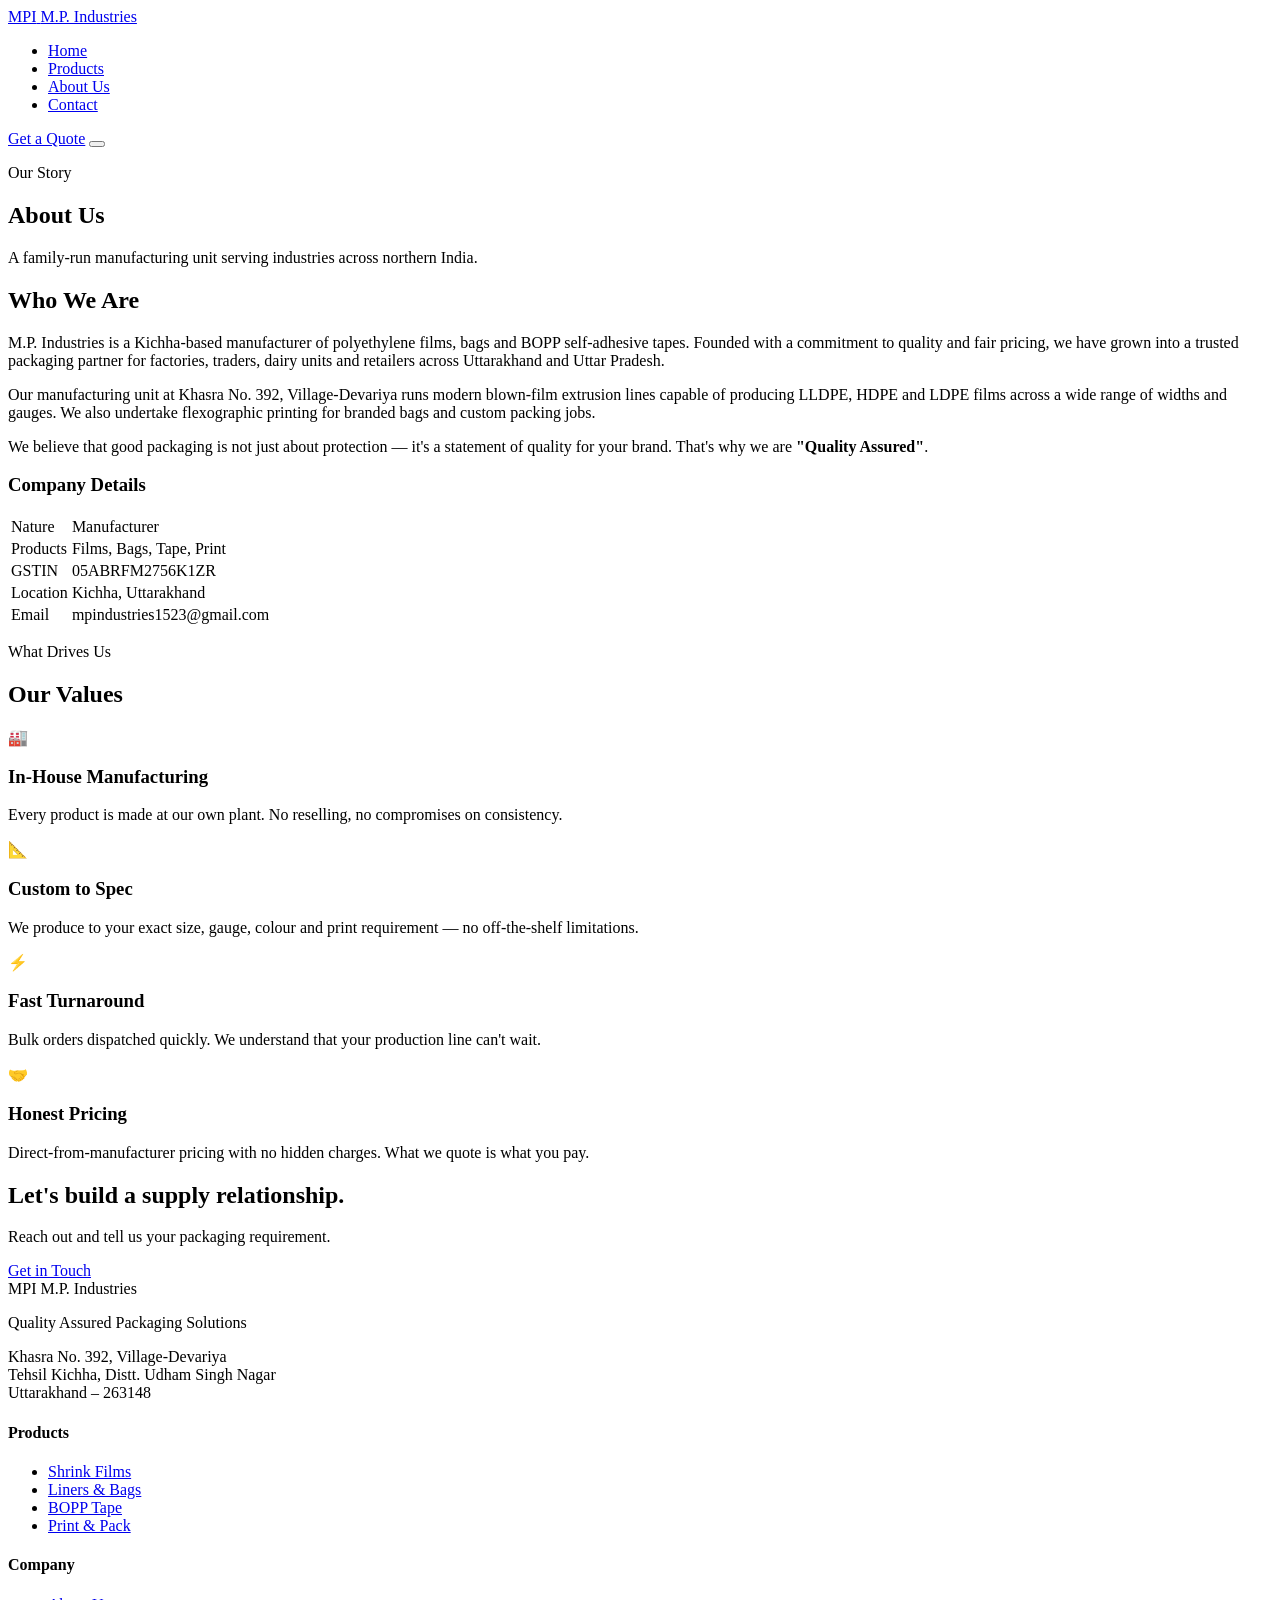
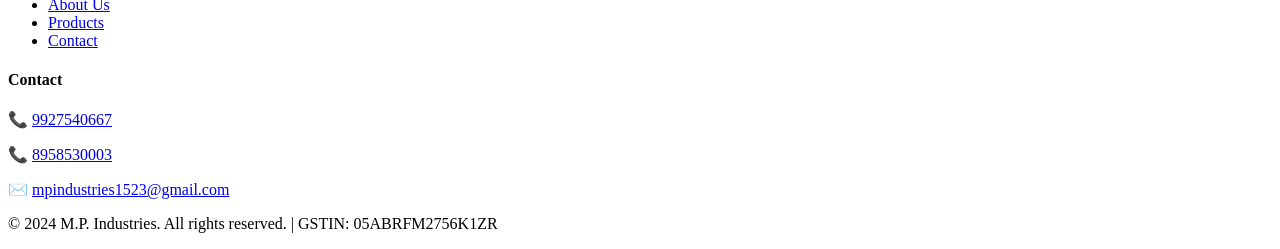
==== about.html @ 961808e1 "Add files via upload" ====
<!DOCTYPE html>
<html lang="en">
<head>
  <meta charset="UTF-8" />
  <meta name="viewport" content="width=device-width, initial-scale=1.0"/>
  <title>About Us – M.P. Industries</title>
  <meta name="description" content="About M.P. Industries – manufacturer of LLDPE/HDPE/LD films, bags and BOPP tape based in Kichha, Uttarakhand, India."/>
  <link rel="stylesheet" href="css/style.css"/>
  <link rel="preconnect" href="https://fonts.googleapis.com"/>
  <link rel="preconnect" href="https://fonts.gstatic.com" crossorigin/>
  <link href="https://fonts.googleapis.com/css2?family=Barlow+Condensed:wght@400;600;700;800&family=Inter:wght@300;400;500;600&display=swap" rel="stylesheet"/>
</head>
<body>

  <nav class="nav" id="nav">
    <div class="nav__inner">
      <a href="index.html" class="nav__logo">
        <span class="logo-api">MPI</span>
        <span class="logo-name">M.P. Industries</span>
      </a>
      <ul class="nav__links" id="navLinks">
        <li><a href="index.html">Home</a></li>
        <li><a href="products.html">Products</a></li>
        <li><a href="about.html" class="active">About Us</a></li>
        <li><a href="contact.html">Contact</a></li>
      </ul>
      <a href="contact.html" class="btn btn--sm nav__cta">Get a Quote</a>
      <button class="nav__burger" id="burger" aria-label="Open menu">
        <span></span><span></span><span></span>
      </button>
    </div>
  </nav>

  <section class="page-hero">
    <div class="container">
      <p class="section__eyebrow">Our Story</p>
      <h1 class="page-hero__title">About Us</h1>
      <p class="page-hero__sub">A family-run manufacturing unit serving industries across northern India.</p>
    </div>
  </section>

  <!-- ABOUT BODY -->
  <section class="section">
    <div class="container about-grid">
      <div class="about-text">
        <h2 class="section__title">Who We Are</h2>
        <p>M.P. Industries is a Kichha-based manufacturer of polyethylene films, bags and BOPP self-adhesive tapes. Founded with a commitment to quality and fair pricing, we have grown into a trusted packaging partner for factories, traders, dairy units and retailers across Uttarakhand and Uttar Pradesh.</p>
        <p>Our manufacturing unit at Khasra No. 392, Village-Devariya runs modern blown-film extrusion lines capable of producing LLDPE, HDPE and LDPE films across a wide range of widths and gauges. We also undertake flexographic printing for branded bags and custom packing jobs.</p>
        <p>We believe that good packaging is not just about protection — it's a statement of quality for your brand. That's why we are <strong>"Quality Assured"</strong>.</p>
      </div>
      <div class="about-info">
        <div class="info-card">
          <h3>Company Details</h3>
          <table class="info-table">
            <tr><td>Nature</td><td>Manufacturer</td></tr>
            <tr><td>Products</td><td>Films, Bags, Tape, Print</td></tr>
            <tr><td>GSTIN</td><td>05ABRFM2756K1ZR</td></tr>
            <tr><td>Location</td><td>Kichha, Uttarakhand</td></tr>
            <tr><td>Email</td><td>mpindustries1523@gmail.com</td></tr>
          </table>
        </div>
      </div>
    </div>
  </section>

  <!-- VALUES -->
  <section class="section bg-light">
    <div class="container">
      <div class="section__header">
        <p class="section__eyebrow">What Drives Us</p>
        <h2 class="section__title">Our Values</h2>
      </div>
      <div class="values-grid">
        <div class="value-card">
          <div class="value-card__icon">🏭</div>
          <h3>In-House Manufacturing</h3>
          <p>Every product is made at our own plant. No reselling, no compromises on consistency.</p>
        </div>
        <div class="value-card">
          <div class="value-card__icon">📐</div>
          <h3>Custom to Spec</h3>
          <p>We produce to your exact size, gauge, colour and print requirement — no off-the-shelf limitations.</p>
        </div>
        <div class="value-card">
          <div class="value-card__icon">⚡</div>
          <h3>Fast Turnaround</h3>
          <p>Bulk orders dispatched quickly. We understand that your production line can't wait.</p>
        </div>
        <div class="value-card">
          <div class="value-card__icon">🤝</div>
          <h3>Honest Pricing</h3>
          <p>Direct-from-manufacturer pricing with no hidden charges. What we quote is what you pay.</p>
        </div>
      </div>
    </div>
  </section>

  <section class="cta-band">
    <div class="container cta-band__inner">
      <div>
        <h2 class="cta-band__title">Let's build a supply relationship.</h2>
        <p class="cta-band__sub">Reach out and tell us your packaging requirement.</p>
      </div>
      <a href="contact.html" class="btn btn--white">Get in Touch</a>
    </div>
  </section>

  <footer class="footer">
    <div class="container footer__grid">
      <div class="footer__brand">
        <span class="logo-api footer-logo">MPI</span>
        <span class="logo-name">M.P. Industries</span>
        <p class="footer__tagline">Quality Assured Packaging Solutions</p>
        <p class="footer__address">Khasra No. 392, Village-Devariya<br/>Tehsil Kichha, Distt. Udham Singh Nagar<br/>Uttarakhand – 263148</p>
      </div>
      <div class="footer__col">
        <h4>Products</h4>
        <ul>
          <li><a href="products.html#films">Shrink Films</a></li>
          <li><a href="products.html#bags">Liners & Bags</a></li>
          <li><a href="products.html#tape">BOPP Tape</a></li>
          <li><a href="products.html#print">Print & Pack</a></li>
        </ul>
      </div>
      <div class="footer__col">
        <h4>Company</h4>
        <ul>
          <li><a href="about.html">About Us</a></li>
          <li><a href="products.html">Products</a></li>
          <li><a href="contact.html">Contact</a></li>
        </ul>
      </div>
      <div class="footer__col">
        <h4>Contact</h4>
        <p>📞 <a href="tel:9927540667">9927540667</a></p>
        <p>📞 <a href="tel:8958530003">8958530003</a></p>
        <p>✉️ <a href="mailto:mpindustries1523@gmail.com">mpindustries1523@gmail.com</a></p>
      </div>
    </div>
    <div class="footer__bottom">
      <p>© 2024 M.P. Industries. All rights reserved. | GSTIN: 05ABRFM2756K1ZR</p>
    </div>
  </footer>

  <script src="js/main.js"></script>
</body>
</html>
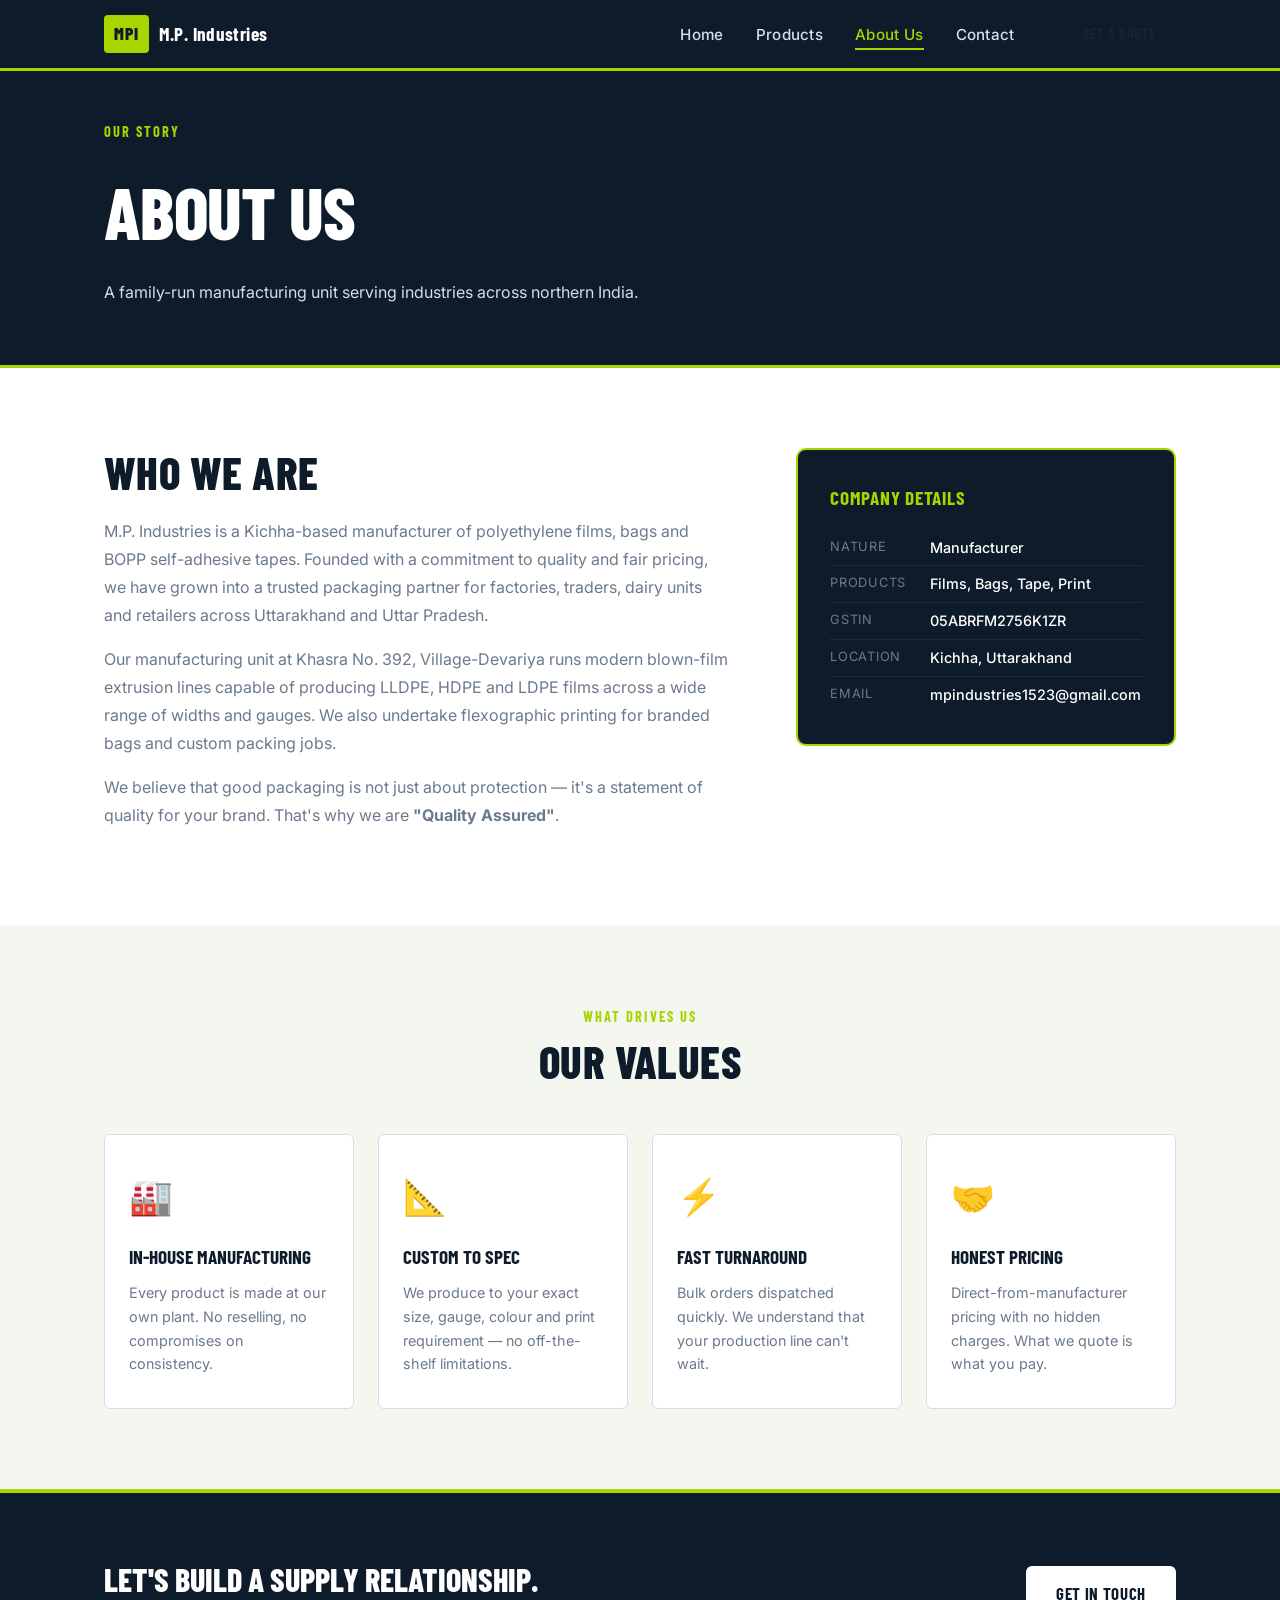
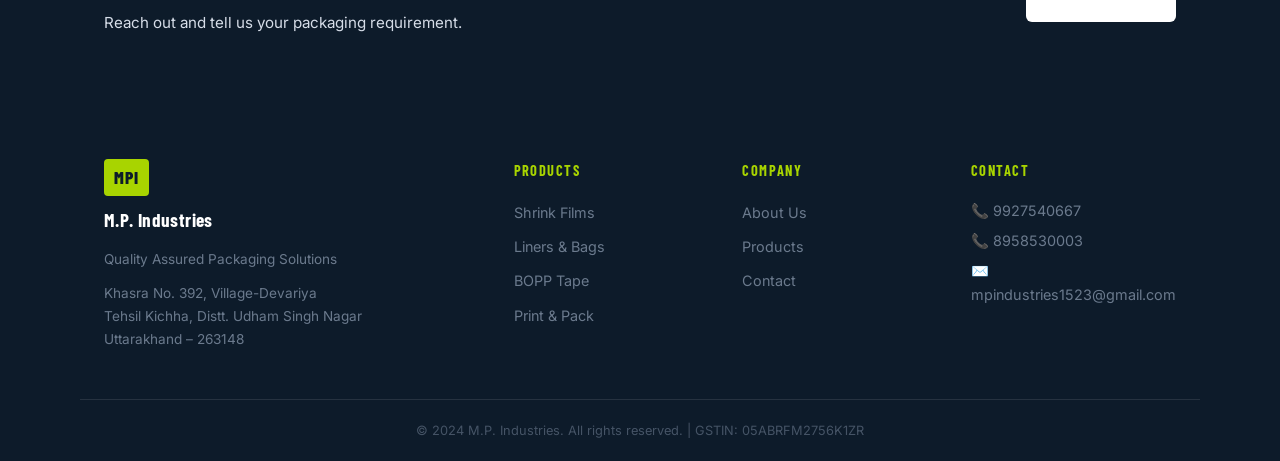
==== commit 4a7ed9df: "Add files via upload" ====
--- a/about.html
+++ b/about.html
@@ -4,11 +4,673 @@
   <meta charset="UTF-8" />
   <meta name="viewport" content="width=device-width, initial-scale=1.0"/>
   <title>About Us – M.P. Industries</title>
-  <meta name="description" content="About M.P. Industries – manufacturer of LLDPE/HDPE/LD films, bags and BOPP tape based in Kichha, Uttarakhand, India."/>
-  <link rel="stylesheet" href="css/style.css"/>
-  <link rel="preconnect" href="https://fonts.googleapis.com"/>
+  <meta name="description" content="About M.P. Industries – manufacturer of LLDPE/HDPE/LD films, bags and BOPP tape based in Kichha, Uttarakhand, India."/>  <link rel="preconnect" href="https://fonts.googleapis.com"/>
   <link rel="preconnect" href="https://fonts.gstatic.com" crossorigin/>
   <link href="https://fonts.googleapis.com/css2?family=Barlow+Condensed:wght@400;600;700;800&family=Inter:wght@300;400;500;600&display=swap" rel="stylesheet"/>
+  <style>
+/* ============================================
+   M.P. INDUSTRIES – STYLESHEET
+   Font: Barlow Condensed (display) + Inter (body)
+   Palette: Deep navy, lime-green accent, off-white
+   ============================================ */
+
+:root {
+  --navy:   #0D1B2A;
+  --navy2:  #162438;
+  --lime:   #A8D400;
+  --lime2:  #C5ED1A;
+  --white:  #FFFFFF;
+  --offwhite: #F4F7F0;
+  --gray:   #6B7A8D;
+  --gray2:  #D6DDE8;
+  --text:   #1A2332;
+  --radius: 6px;
+  --shadow: 0 4px 24px rgba(13,27,42,0.10);
+  --transition: 0.2s ease;
+}
+
+*, *::before, *::after { box-sizing: border-box; margin: 0; padding: 0; }
+
+html { scroll-behavior: smooth; }
+
+body {
+  font-family: 'Inter', sans-serif;
+  color: var(--text);
+  background: var(--white);
+  font-size: 16px;
+  line-height: 1.65;
+}
+
+a { color: inherit; text-decoration: none; }
+img { max-width: 100%; display: block; }
+ul { list-style: none; }
+
+/* UTILITY */
+.container { max-width: 1120px; margin: 0 auto; padding: 0 24px; }
+.text-center { text-align: center; }
+.mt-1 { margin-top: 0.75rem; }
+.mt-2 { margin-top: 1.25rem; }
+.mt-3 { margin-top: 2rem; }
+.bg-light { background: var(--offwhite); }
+.section-divider { border: none; border-top: 1px solid var(--gray2); margin: 0 24px; }
+
+/* BUTTONS */
+.btn {
+  display: inline-block;
+  padding: 12px 28px;
+  border-radius: var(--radius);
+  font-family: 'Barlow Condensed', sans-serif;
+  font-size: 1.05rem;
+  font-weight: 700;
+  letter-spacing: 0.04em;
+  text-transform: uppercase;
+  cursor: pointer;
+  transition: all var(--transition);
+  border: 2px solid transparent;
+}
+.btn--primary { background: var(--lime); color: var(--navy); }
+.btn--primary:hover { background: var(--lime2); transform: translateY(-1px); }
+.btn--outline { border-color: var(--navy); color: var(--navy); background: transparent; }
+.btn--outline:hover { background: var(--navy); color: var(--white); }
+.btn--white { background: var(--white); color: var(--navy); }
+.btn--white:hover { background: var(--lime); }
+.btn--sm { padding: 8px 18px; font-size: 0.9rem; }
+.btn--full { width: 100%; text-align: center; }
+
+/* NAV */
+.nav {
+  position: fixed;
+  top: 0; left: 0; right: 0;
+  z-index: 100;
+  background: var(--navy);
+  border-bottom: 3px solid var(--lime);
+  transition: box-shadow var(--transition);
+}
+.nav.scrolled { box-shadow: 0 2px 20px rgba(0,0,0,0.3); }
+.nav__inner {
+  display: flex;
+  align-items: center;
+  gap: 2rem;
+  padding: 0 24px;
+  height: 68px;
+  max-width: 1120px;
+  margin: 0 auto;
+}
+.nav__logo { display: flex; align-items: center; gap: 10px; }
+.logo-api {
+  background: var(--lime);
+  color: var(--navy);
+  font-family: 'Barlow Condensed', sans-serif;
+  font-size: 1.1rem;
+  font-weight: 800;
+  padding: 4px 10px;
+  border-radius: 4px;
+  letter-spacing: 0.05em;
+}
+.logo-name {
+  color: var(--white);
+  font-family: 'Barlow Condensed', sans-serif;
+  font-size: 1.2rem;
+  font-weight: 700;
+  letter-spacing: 0.02em;
+}
+.nav__links {
+  display: flex;
+  gap: 2rem;
+  margin-left: auto;
+}
+.nav__links a {
+  color: var(--gray2);
+  font-size: 0.95rem;
+  font-weight: 500;
+  letter-spacing: 0.02em;
+  transition: color var(--transition);
+  padding: 4px 0;
+  border-bottom: 2px solid transparent;
+}
+.nav__links a:hover,
+.nav__links a.active { color: var(--lime); border-bottom-color: var(--lime); }
+.nav__cta { margin-left: 1rem; }
+.nav__burger {
+  display: none;
+  flex-direction: column;
+  gap: 5px;
+  background: none;
+  border: none;
+  cursor: pointer;
+  margin-left: auto;
+  padding: 4px;
+}
+.nav__burger span {
+  display: block;
+  width: 24px; height: 2px;
+  background: var(--white);
+  border-radius: 2px;
+  transition: all 0.3s;
+}
+
+/* HERO */
+.hero {
+  min-height: 100vh;
+  background: var(--navy);
+  display: flex;
+  align-items: center;
+  position: relative;
+  overflow: hidden;
+  padding-top: 68px;
+}
+.hero__bg {
+  position: absolute;
+  inset: 0;
+  background:
+    repeating-linear-gradient(
+      90deg,
+      rgba(168,212,0,0.04) 0px,
+      rgba(168,212,0,0.04) 1px,
+      transparent 1px,
+      transparent 60px
+    ),
+    repeating-linear-gradient(
+      180deg,
+      rgba(168,212,0,0.04) 0px,
+      rgba(168,212,0,0.04) 1px,
+      transparent 1px,
+      transparent 60px
+    );
+}
+.hero__content {
+  position: relative;
+  z-index: 2;
+  max-width: 700px;
+  padding: 80px 24px 80px 48px;
+}
+.hero__eyebrow {
+  color: var(--lime);
+  font-family: 'Barlow Condensed', sans-serif;
+  font-size: 0.95rem;
+  font-weight: 600;
+  letter-spacing: 0.12em;
+  text-transform: uppercase;
+  margin-bottom: 1rem;
+}
+.hero__title {
+  font-family: 'Barlow Condensed', sans-serif;
+  font-size: clamp(3.5rem, 8vw, 6.5rem);
+  font-weight: 800;
+  color: var(--white);
+  line-height: 1.0;
+  text-transform: uppercase;
+  margin-bottom: 1.25rem;
+  letter-spacing: -0.01em;
+}
+.hero__title em {
+  color: var(--lime);
+  font-style: normal;
+  display: block;
+}
+.hero__sub {
+  color: var(--gray2);
+  font-size: 1.05rem;
+  max-width: 520px;
+  margin-bottom: 2rem;
+  line-height: 1.7;
+}
+.hero__actions { display: flex; gap: 1rem; flex-wrap: wrap; }
+.hero__badge {
+  position: absolute;
+  right: 5%;
+  bottom: 8%;
+  text-align: right;
+  opacity: 0.12;
+  pointer-events: none;
+}
+.badge__line {
+  display: block;
+  font-family: 'Barlow Condensed', sans-serif;
+  font-size: 5rem;
+  font-weight: 800;
+  color: var(--lime);
+  line-height: 1;
+  text-transform: uppercase;
+  letter-spacing: 0.05em;
+}
+.badge__line--big { font-size: 10rem; }
+
+/* STATS BAR */
+.stats-bar {
+  background: var(--lime);
+  display: flex;
+  justify-content: space-around;
+  flex-wrap: wrap;
+  padding: 24px;
+  gap: 1rem;
+}
+.stat { text-align: center; padding: 0 16px; }
+.stat__num {
+  display: block;
+  font-family: 'Barlow Condensed', sans-serif;
+  font-size: 2.4rem;
+  font-weight: 800;
+  color: var(--navy);
+  line-height: 1;
+}
+.stat__label {
+  font-size: 0.8rem;
+  font-weight: 600;
+  color: var(--navy);
+  letter-spacing: 0.06em;
+  text-transform: uppercase;
+  margin-top: 4px;
+}
+
+/* SECTION */
+.section { padding: 80px 0; }
+.section__header { text-align: center; margin-bottom: 3rem; }
+.section__eyebrow {
+  color: var(--lime);
+  font-family: 'Barlow Condensed', sans-serif;
+  font-size: 0.9rem;
+  font-weight: 700;
+  letter-spacing: 0.14em;
+  text-transform: uppercase;
+  margin-bottom: 0.5rem;
+}
+.section__title {
+  font-family: 'Barlow Condensed', sans-serif;
+  font-size: clamp(1.8rem, 4vw, 2.8rem);
+  font-weight: 800;
+  color: var(--navy);
+  text-transform: uppercase;
+  letter-spacing: 0.01em;
+  line-height: 1.1;
+}
+
+/* PRODUCT CARDS */
+.products-grid {
+  display: grid;
+  grid-template-columns: repeat(auto-fit, minmax(240px, 1fr));
+  gap: 1.5rem;
+}
+.product-card {
+  display: block;
+  background: var(--offwhite);
+  border: 2px solid transparent;
+  border-radius: var(--radius);
+  padding: 2rem 1.5rem;
+  transition: all var(--transition);
+  position: relative;
+}
+.product-card:hover {
+  border-color: var(--lime);
+  transform: translateY(-4px);
+  box-shadow: var(--shadow);
+}
+.product-card.featured {
+  background: var(--navy);
+  color: var(--white);
+  border-color: var(--lime);
+}
+.product-card.featured h3 { color: var(--lime); }
+.product-card.featured p { color: var(--gray2); }
+.product-card__icon { font-size: 2.5rem; margin-bottom: 1rem; }
+.product-card h3 {
+  font-family: 'Barlow Condensed', sans-serif;
+  font-size: 1.4rem;
+  font-weight: 700;
+  color: var(--navy);
+  text-transform: uppercase;
+  margin-bottom: 0.5rem;
+}
+.product-card p { font-size: 0.9rem; color: var(--gray); line-height: 1.6; margin-bottom: 1rem; }
+.product-card__link {
+  font-family: 'Barlow Condensed', sans-serif;
+  font-weight: 700;
+  font-size: 0.95rem;
+  color: var(--lime);
+  letter-spacing: 0.04em;
+}
+
+/* WHY US */
+.why-us { background: var(--offwhite); }
+.why-us__grid {
+  display: grid;
+  grid-template-columns: 1fr 1fr;
+  gap: 4rem;
+  align-items: center;
+}
+.why-us__text .section__title { text-align: left; margin-bottom: 1rem; }
+.why-us__body { color: var(--gray); margin-bottom: 1.5rem; line-height: 1.75; }
+.why-list { display: flex; flex-direction: column; gap: 0.6rem; margin-bottom: 0.5rem; }
+.why-list li { display: flex; align-items: flex-start; gap: 0.6rem; font-size: 0.95rem; }
+.check { color: var(--lime); font-size: 1.1rem; flex-shrink: 0; }
+.visual-box {
+  background: var(--navy);
+  border-radius: 12px;
+  padding: 3px;
+  border: 3px solid var(--lime);
+}
+.visual-box__inner { padding: 2rem; }
+.visual-box__gstin {
+  font-family: 'Barlow Condensed', sans-serif;
+  font-size: 0.8rem;
+  font-weight: 700;
+  color: var(--lime);
+  letter-spacing: 0.12em;
+  text-transform: uppercase;
+  margin-bottom: 0.25rem;
+}
+.visual-box__code {
+  font-family: 'Barlow Condensed', sans-serif;
+  font-size: 1.3rem;
+  font-weight: 700;
+  color: var(--white);
+  letter-spacing: 0.05em;
+  margin-bottom: 1.5rem;
+}
+.visual-hr { border: none; border-top: 1px solid rgba(168,212,0,0.3); margin-bottom: 1.5rem; }
+.visual-box__label {
+  font-size: 0.75rem;
+  color: var(--gray);
+  text-transform: uppercase;
+  letter-spacing: 0.1em;
+  margin-bottom: 2px;
+}
+.visual-box__value {
+  font-family: 'Barlow Condensed', sans-serif;
+  font-size: 1.15rem;
+  font-weight: 600;
+  color: var(--white);
+  margin-bottom: 1rem;
+}
+
+/* CTA BAND */
+.cta-band {
+  background: var(--navy);
+  padding: 60px 24px;
+  border-top: 4px solid var(--lime);
+}
+.cta-band__inner {
+  display: flex;
+  align-items: center;
+  justify-content: space-between;
+  gap: 2rem;
+  flex-wrap: wrap;
+}
+.cta-band__title {
+  font-family: 'Barlow Condensed', sans-serif;
+  font-size: 2rem;
+  font-weight: 800;
+  color: var(--white);
+  text-transform: uppercase;
+  margin-bottom: 0.25rem;
+}
+.cta-band__sub { color: var(--gray2); font-size: 0.95rem; }
+
+/* PAGE HERO */
+.page-hero {
+  background: var(--navy);
+  padding: 120px 24px 60px;
+  border-bottom: 3px solid var(--lime);
+}
+.page-hero__title {
+  font-family: 'Barlow Condensed', sans-serif;
+  font-size: clamp(2.5rem, 6vw, 4.5rem);
+  font-weight: 800;
+  color: var(--white);
+  text-transform: uppercase;
+  margin-bottom: 0.5rem;
+  letter-spacing: -0.01em;
+}
+.page-hero__sub { color: var(--gray2); max-width: 540px; }
+
+/* PRODUCTS TABLE GRID */
+.products-table-grid {
+  display: grid;
+  grid-template-columns: repeat(auto-fit, minmax(260px, 1fr));
+  gap: 1.5rem;
+}
+.prod-item {
+  background: var(--offwhite);
+  border-radius: var(--radius);
+  border-left: 4px solid var(--lime);
+  padding: 1.75rem;
+  transition: box-shadow var(--transition);
+}
+.prod-item:hover { box-shadow: var(--shadow); }
+.prod-item__badge {
+  display: inline-block;
+  background: var(--lime);
+  color: var(--navy);
+  font-family: 'Barlow Condensed', sans-serif;
+  font-size: 0.75rem;
+  font-weight: 800;
+  letter-spacing: 0.1em;
+  padding: 2px 8px;
+  border-radius: 3px;
+  margin-bottom: 0.75rem;
+  text-transform: uppercase;
+}
+.prod-item h3 {
+  font-family: 'Barlow Condensed', sans-serif;
+  font-size: 1.35rem;
+  font-weight: 700;
+  color: var(--navy);
+  text-transform: uppercase;
+  margin-bottom: 0.5rem;
+}
+.prod-item p { font-size: 0.9rem; color: var(--gray); margin-bottom: 0.75rem; }
+.prod-item ul { display: flex; flex-direction: column; gap: 0.3rem; margin-bottom: 1rem; }
+.prod-item ul li { font-size: 0.85rem; color: var(--gray); padding-left: 1rem; position: relative; }
+.prod-item ul li::before {
+  content: '–';
+  position: absolute;
+  left: 0;
+  color: var(--lime);
+  font-weight: 700;
+}
+
+/* ABOUT */
+.about-grid {
+  display: grid;
+  grid-template-columns: 1fr 380px;
+  gap: 4rem;
+  align-items: start;
+}
+.about-text .section__title { text-align: left; margin-bottom: 1.25rem; }
+.about-text p { color: var(--gray); margin-bottom: 1rem; line-height: 1.75; }
+.info-card {
+  background: var(--navy);
+  border-radius: 10px;
+  padding: 2rem;
+  border: 2px solid var(--lime);
+  color: var(--white);
+}
+.info-card h3 {
+  font-family: 'Barlow Condensed', sans-serif;
+  font-size: 1.2rem;
+  font-weight: 700;
+  color: var(--lime);
+  text-transform: uppercase;
+  margin-bottom: 1rem;
+  letter-spacing: 0.04em;
+}
+.info-table { width: 100%; border-collapse: collapse; }
+.info-table td { padding: 6px 0; font-size: 0.9rem; vertical-align: top; }
+.info-table td:first-child {
+  color: var(--gray);
+  width: 100px;
+  font-size: 0.8rem;
+  text-transform: uppercase;
+  letter-spacing: 0.06em;
+}
+.info-table td:last-child { color: var(--white); font-weight: 500; }
+.info-table tr + tr td { border-top: 1px solid rgba(255,255,255,0.07); }
+
+/* VALUES */
+.values-grid {
+  display: grid;
+  grid-template-columns: repeat(auto-fit, minmax(220px, 1fr));
+  gap: 1.5rem;
+}
+.value-card {
+  background: var(--white);
+  border-radius: var(--radius);
+  padding: 2rem 1.5rem;
+  border: 1px solid var(--gray2);
+  transition: all var(--transition);
+}
+.value-card:hover { border-color: var(--lime); box-shadow: var(--shadow); }
+.value-card__icon { font-size: 2.2rem; margin-bottom: 1rem; }
+.value-card h3 {
+  font-family: 'Barlow Condensed', sans-serif;
+  font-size: 1.2rem;
+  font-weight: 700;
+  color: var(--navy);
+  text-transform: uppercase;
+  margin-bottom: 0.5rem;
+}
+.value-card p { font-size: 0.9rem; color: var(--gray); }
+
+/* CONTACT */
+.contact-grid {
+  display: grid;
+  grid-template-columns: 1fr 360px;
+  gap: 3rem;
+  align-items: start;
+}
+.contact-form__title {
+  font-family: 'Barlow Condensed', sans-serif;
+  font-size: 1.75rem;
+  font-weight: 800;
+  color: var(--navy);
+  text-transform: uppercase;
+  margin-bottom: 1.5rem;
+}
+.contact-form { display: flex; flex-direction: column; gap: 1rem; }
+.form-row { display: grid; grid-template-columns: 1fr 1fr; gap: 1rem; }
+.form-group { display: flex; flex-direction: column; gap: 5px; }
+.form-group label { font-size: 0.85rem; font-weight: 600; color: var(--navy); }
+.form-group input,
+.form-group select,
+.form-group textarea {
+  padding: 10px 14px;
+  border: 2px solid var(--gray2);
+  border-radius: var(--radius);
+  font-family: 'Inter', sans-serif;
+  font-size: 0.95rem;
+  color: var(--text);
+  background: var(--white);
+  transition: border-color var(--transition);
+  outline: none;
+}
+.form-group input:focus,
+.form-group select:focus,
+.form-group textarea:focus { border-color: var(--lime); }
+.form-group textarea { resize: vertical; }
+.form-note { font-size: 0.8rem; color: var(--gray); text-align: center; margin-top: 0.5rem; }
+.success-box {
+  background: var(--offwhite);
+  border: 2px solid var(--lime);
+  border-radius: var(--radius);
+  padding: 3rem 2rem;
+  text-align: center;
+}
+.success-icon { font-size: 2.5rem; margin-bottom: 0.75rem; }
+.success-box h3 {
+  font-family: 'Barlow Condensed', sans-serif;
+  font-size: 1.5rem;
+  font-weight: 800;
+  color: var(--navy);
+  margin-bottom: 0.5rem;
+}
+.contact-info { display: flex; flex-direction: column; gap: 1rem; }
+.contact-card {
+  background: var(--offwhite);
+  border-radius: var(--radius);
+  padding: 1.25rem 1.5rem;
+  border-left: 4px solid var(--lime);
+}
+.contact-card h3 {
+  font-family: 'Barlow Condensed', sans-serif;
+  font-size: 1rem;
+  font-weight: 700;
+  color: var(--navy);
+  text-transform: uppercase;
+  letter-spacing: 0.04em;
+  margin-bottom: 0.5rem;
+}
+.contact-card p { font-size: 0.9rem; color: var(--gray); line-height: 1.65; }
+.contact-card a { color: var(--navy); font-weight: 600; }
+.contact-card a:hover { color: var(--lime); }
+.map-embed { padding-bottom: 0; overflow: hidden; }
+
+/* FOOTER */
+.footer { background: var(--navy); padding: 64px 0 0; }
+.footer__grid {
+  display: grid;
+  grid-template-columns: 2fr 1fr 1fr 1fr;
+  gap: 3rem;
+  padding-bottom: 3rem;
+  border-bottom: 1px solid rgba(255,255,255,0.1);
+}
+.footer__brand .logo-name { display: block; margin-top: 8px; margin-bottom: 0.75rem; }
+.footer-logo { display: inline-block; }
+.footer__tagline { color: var(--gray); font-size: 0.85rem; margin-bottom: 0.75rem; }
+.footer__address { color: var(--gray); font-size: 0.85rem; line-height: 1.7; }
+.footer__col h4 {
+  font-family: 'Barlow Condensed', sans-serif;
+  font-size: 0.9rem;
+  font-weight: 700;
+  color: var(--lime);
+  text-transform: uppercase;
+  letter-spacing: 0.1em;
+  margin-bottom: 1rem;
+}
+.footer__col ul { display: flex; flex-direction: column; gap: 0.5rem; }
+.footer__col ul li a,
+.footer__col p { color: var(--gray); font-size: 0.9rem; transition: color var(--transition); }
+.footer__col ul li a:hover,
+.footer__col p a:hover { color: var(--lime); }
+.footer__col p { margin-bottom: 0.4rem; }
+.footer__col a { color: var(--gray); }
+.footer__bottom {
+  padding: 1.25rem 24px;
+  text-align: center;
+  color: rgba(107,122,141,0.6);
+  font-size: 0.8rem;
+}
+
+/* RESPONSIVE */
+@media (max-width: 900px) {
+  .why-us__grid { grid-template-columns: 1fr; }
+  .about-grid { grid-template-columns: 1fr; }
+  .contact-grid { grid-template-columns: 1fr; }
+  .footer__grid { grid-template-columns: 1fr 1fr; }
+  .nav__links,
+  .nav__cta { display: none; }
+  .nav__burger { display: flex; }
+  .nav__links.open {
+    display: flex;
+    flex-direction: column;
+    position: fixed;
+    top: 68px; left: 0; right: 0;
+    background: var(--navy2);
+    padding: 2rem;
+    gap: 1.25rem;
+    border-bottom: 2px solid var(--lime);
+  }
+  .hero__content { padding: 60px 24px; }
+  .hero__badge { display: none; }
+  .form-row { grid-template-columns: 1fr; }
+}
+
+@media (max-width: 600px) {
+  .stats-bar { justify-content: center; }
+  .footer__grid { grid-template-columns: 1fr; }
+  .cta-band__inner { flex-direction: column; text-align: center; }
+}
+
+  </style>
 </head>
 <body>
 
@@ -140,8 +802,60 @@
     <div class="footer__bottom">
       <p>© 2024 M.P. Industries. All rights reserved. | GSTIN: 05ABRFM2756K1ZR</p>
     </div>
-  </footer>
-
-  <script src="js/main.js"></script>
+  </footer>  <script>
+// Nav scroll effect
+const nav = document.getElementById('nav');
+window.addEventListener('scroll', () => {
+  nav.classList.toggle('scrolled', window.scrollY > 20);
+});
+
+// Mobile burger menu
+const burger = document.getElementById('burger');
+const navLinks = document.getElementById('navLinks');
+if (burger && navLinks) {
+  burger.addEventListener('click', () => {
+    navLinks.classList.toggle('open');
+  });
+  // Close on link click
+  navLinks.querySelectorAll('a').forEach(a => {
+    a.addEventListener('click', () => navLinks.classList.remove('open'));
+  });
+}
+
+// Contact form intercept (works with Formspree but also shows success state locally)
+const form = document.getElementById('contactForm');
+const successDiv = document.getElementById('formSuccess');
+if (form) {
+  form.addEventListener('submit', async (e) => {
+    const action = form.getAttribute('action');
+    // If Formspree ID not set, show success demo
+    if (!action || action.includes('YOUR_FORM_ID')) {
+      e.preventDefault();
+      form.style.display = 'none';
+      if (successDiv) successDiv.style.display = 'block';
+      return;
+    }
+    // Otherwise let Formspree handle it
+  });
+}
+
+// Fade-in on scroll
+const observer = new IntersectionObserver((entries) => {
+  entries.forEach(e => {
+    if (e.isIntersecting) {
+      e.target.style.opacity = '1';
+      e.target.style.transform = 'translateY(0)';
+    }
+  });
+}, { threshold: 0.1 });
+
+document.querySelectorAll('.product-card, .prod-item, .value-card, .contact-card, .stat').forEach(el => {
+  el.style.opacity = '0';
+  el.style.transform = 'translateY(20px)';
+  el.style.transition = 'opacity 0.5s ease, transform 0.5s ease';
+  observer.observe(el);
+});
+
+  </script>
 </body>
 </html>
